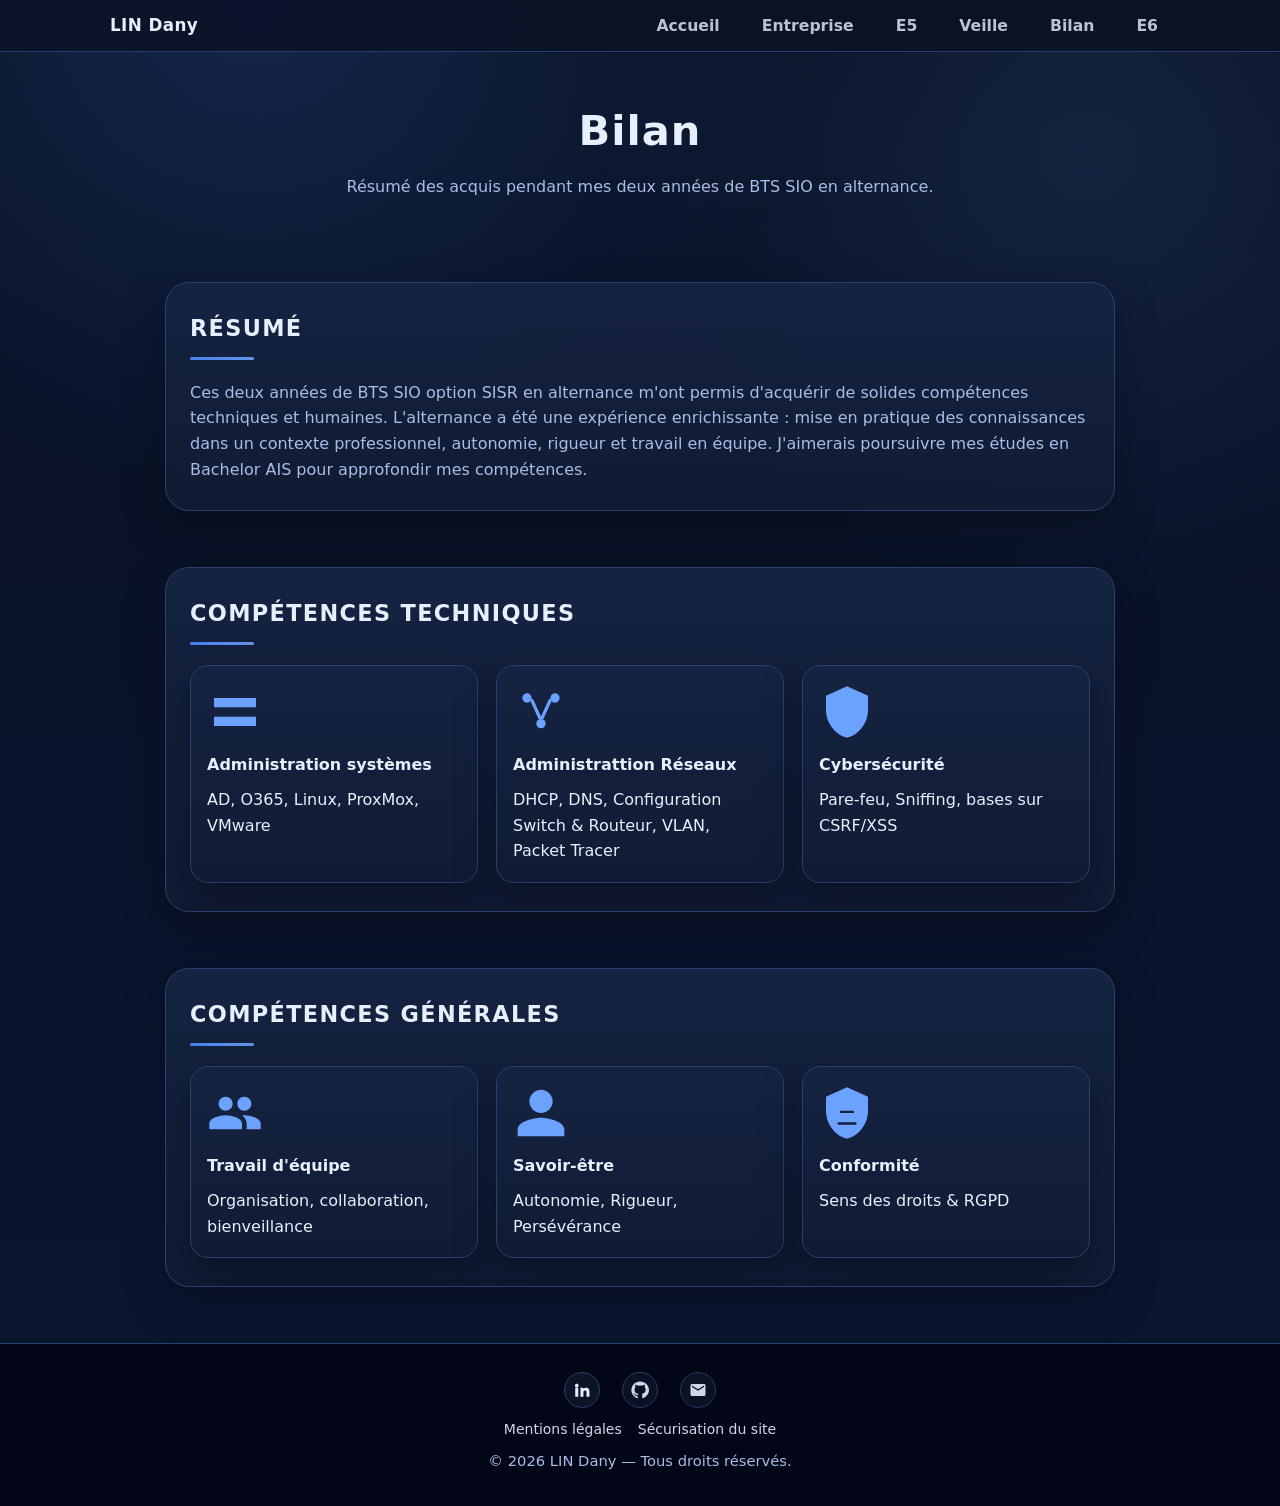
==== bilan.html @ e056bbc4 "Add files via upload" ====
<!doctype html>
<html lang="fr">

<head>
    <meta charset="utf-8" />
    <meta name="viewport" content="width=device-width, initial-scale=1" />
    <title>Bilan | LIN Dany — Portfolio</title>
    <meta name="theme-color" content="#0a0a0a" />
    <link rel="stylesheet" href="styles.css" />
</head>

<body class="page-bilan">
    <header class="site-header">
        <nav class="nav">
            <a href="index.html" class="logo" aria-label="Accueil">LIN Dany</a>
            <button id="menuToggle" class="nav-toggle" aria-label="Ouvrir le menu">☰</button>
            <ul class="nav-links">
                <li><a href="index.html">Accueil </a></li>
                <li><a href="entreprise.html">Entreprise</a></li>
                <li><a href="e5.html">E5</a></li>
                <li><a href="veille.html">Veille</a></li>
                <li><a href="bilan.html">Bilan</a></li>
                <li><a href="e6.html">E6</a></li>
            </ul>
        </nav>
        <div id="mobileMenu" class="mobile-menu hidden">
            <ul>
                <li><a href="index.html">Accueil </a></li>
                <li><a href="entreprise.html">Entreprise</a></li>
                <li><a href="e5.html">E5</a></li>
                <li><a href="veille.html">Veille</a></li>
                <li><a href="bilan.html">Bilan</a></li>
                <li><a href="e6.html">E6</a></li>
            </ul>
        </div>
    </header>
    <main id="accueil">
        <section class="hero">
            <h1 style="font-size:2.6rem;font-weight:700;letter-spacing:1px;margin-bottom:0.5em;">Bilan</h1>
            <p class="subtitle">Résumé des acquis pendant mes deux années de BTS SIO en alternance.</p>
        </section>

        <section class="section modern">
            <h2>Résumé</h2>
            <p>Ces deux années de BTS SIO option SISR en alternance m'ont permis d'acquérir de solides compétences techniques et humaines. L'alternance a été une expérience enrichissante : mise en pratique des connaissances dans un contexte professionnel, autonomie, rigueur et travail en équipe. J'aimerais poursuivre mes études en Bachelor AIS pour approfondir mes compétences.</p>
        </section>

        <section class="section modern">
            <h2>Compétences techniques</h2>
            <div class="tiles tiles--skills">
                <div class="tile">
                    <div class="cert-icon">
                        <svg viewBox="0 0 24 24" aria-hidden="true"><path fill="currentColor" d="M3 6h18v4H3zM3 14h18v4H3zM6 8a1 1 0 1 1 0-2 1 1 0 0 1 0 2zM6 16a1 1 0 1 1 0-2 1 1 0 0 1 0 2z"/></svg>
                    </div>
                    <h3 class="tile__title">Administration systèmes</h3>
                    <div class="tile__detail">AD, O365, Linux, ProxMox, VMware</div>
                </div>

                <div class="tile">
                    <div class="cert-icon">
                        <svg viewBox="0 0 24 24" aria-hidden="true"><g fill="currentColor"><circle cx="6" cy="6" r="2"/><circle cx="18" cy="6" r="2"/><circle cx="12" cy="17" r="2"/></g><path d="M8.2 7.2L11.5 14.5M12.5 14.5L15.8 7.2" stroke="currentColor" stroke-width="1.4" stroke-linecap="round" stroke-linejoin="round" fill="none"/></svg>
                    </div>
                    <h3 class="tile__title">Administrattion Réseaux</h3>
                    <div class="tile__detail">DHCP, DNS, Configuration Switch &amp; Routeur, VLAN, Packet Tracer</div>
                </div>

                <div class="tile">
                    <div class="cert-icon">
                        <!-- shield SVG -->
                        <svg viewBox="0 0 24 24" aria-hidden="true"><path fill="currentColor" d="M12 1L3 5v6c0 5.55 3.84 10.74 9 12 5.16-1.26 9-6.45 9-12V5l-9-4z"/></svg>
                    </div>
                    <h3 class="tile__title">Cybersécurité</h3>
                    <div class="tile__detail">Pare-feu, Sniffing, bases sur CSRF/XSS</div>
                </div>
            </div>
        </section>

        <section class="section modern">
            <h2>Compétences générales</h2>
            <div class="tiles tiles--skills">
                <div class="tile">
                    <div class="cert-icon">
                        <!-- teamwork SVG -->
                        <svg viewBox="0 0 24 24" aria-hidden="true"><path fill="currentColor" d="M16 11c1.66 0 2.99-1.34 2.99-3S17.66 5 16 5s-3 1.34-3 3 1.34 3 3 3zM8 11c1.66 0 2.99-1.34 2.99-3S9.66 5 8 5 5 6.34 5 8s1.34 3 3 3zm0 2c-2.33 0-7 1.17-7 3.5V19h14v-2.5C15 14.17 10.33 13 8 13zM16 13c-.29 0-.62.02-.97.05 1.16.84 1.97 2.03 1.97 3.45V19h6v-2.5C23 14.17 18.33 13 16 13z"/></svg>
                    </div>
                    <h3 class="tile__title">Travail d'équipe</h3>
                    <div class="tile__detail">Organisation, collaboration, bienveillance</div>
                </div>

                <div class="tile">
                    <div class="cert-icon">
                        <!-- person SVG -->
                        <svg viewBox="0 0 24 24" aria-hidden="true"><path fill="currentColor" d="M12 12c2.7 0 5-2.3 5-5s-2.3-5-5-5-5 2.3-5 5 2.3 5 5 5zm0 2c-3.3 0-10 1.7-10 5v3h20v-3c0-3.3-6.7-5-10-5z"/></svg>
                    </div>
                    <h3 class="tile__title">Savoir-être</h3>
                    <div class="tile__detail">Autonomie, Rigueur, Persévérance</div>
                </div>

                <div class="tile">
                    <div class="cert-icon">
                        <svg viewBox="0 0 24 24" aria-hidden="true"><path fill="currentColor" d="M12 1L3 5v6c0 5.55 3.84 10.74 9 12 5.16-1.26 9-6.45 9-12V5l-9-4zM9.5 11h5a.5.5 0 0 1 .5.5v.5H9v-.5a.5.5 0 0 1 .5-.5zM8 16h8v1H8z"/></svg>
                    </div>
                    <h3 class="tile__title">Conformité</h3>
                    <div class="tile__detail">Sens des droits &amp; RGPD</div>
                </div>
            </div>
        </section>
    

    </main>
    <footer class="footer">
        <div class="footer-social">

            <a href="https://www.linkedin.com/in/dany-lin-6096812bb/?originalSubdomain=fr" target="_blank"
                rel="noopener" aria-label="LinkedIn"><svg viewBox="0 0 24 24" aria-hidden="true">
                    <path
                        d="M4.98 3.5A2.5 2.5 0 1 1 5 8.5 2.5 2.5 0 0 1 4.98 3.5ZM3 9h4v12H3zm7 0h3.8v1.7h.1c.5-.9 1.7-1.8 3.5-1.8 3.8 0 4.5 2.5 4.5 5.7V21H18v-5.4c0-1.3 0-3-1.9-3s-2.2 1.4-2.2 2.9V21H10Z" />
                </svg></a>
        </div>
        <div class="footer-links">
            <a href="mentions-legales.html">Mentions légales</a>
            <a href="securite.html">Sécurisation du site</a>
        </div>
        <p class="footer-meta">© <span id="year"></span> LIN Dany — Tous droits réservés.</p>
    </footer>
    <script src="script.js"></script>
</body>

</html>
---- styles.css ----
/* --- Modernisation page entreprise (inspiration igloo.inc, style uniforme clair) --- */
.section.modern {
    background: rgba(255, 255, 255, 0.95);
    border-radius: 2rem;
    box-shadow: 0 14px 40px rgba(15, 23, 42, 0.08);
    margin: 48px auto;
    padding: 48px 36px;
    max-width: 950px;
    border: 1px solid rgba(148, 163, 184, 0.18);
    position: relative;
    overflow: hidden;
    transition: box-shadow 0.25s ease, transform 0.25s ease;
}

.section.modern:hover {
    transform: translateY(-2px);
}

.section.modern:not(:last-child) {
    margin-bottom: 56px;
}

.section.modern h2 {
    font-size: 2.2rem;
    letter-spacing: 0.02em;
    margin-bottom: 1.5rem;
    color: var(--text);
    text-shadow: none;
}

.section.modern .card {
    background: #f8fafc;
    border-radius: 1.5rem;
    box-shadow: 0 8px 28px rgba(15, 23, 42, 0.08);
    padding: 2rem 1.5rem;
    margin-bottom: 1.5rem;
    border: 1px solid rgba(148, 163, 184, 0.18);
    transition: transform 0.2s ease, box-shadow 0.2s ease;
}

.section.modern .card:hover {
    transform: translateY(-6px);
    box-shadow: 0 14px 40px rgba(15, 23, 42, 0.16);
}

.section.modern ul {
    padding-left: 1.2em;
    margin-bottom: 0;
}

.section.modern li {
    margin-bottom: 0.7em;
    font-size: 1.08em;
    color: var(--text-secondary);
}

.section.modern .image-placeholder,
.section.modern img {
    margin: 2rem auto 1rem auto;
    border-radius: 1.5rem;
    box-shadow: 0 10px 28px rgba(15, 23, 42, 0.08);
    background: rgba(248, 250, 252, 0.8);
    max-width: 600px;
    display: flex;
    align-items: center;
    justify-content: center;
}

.section.modern .image-placeholder {
    min-height: 220px;
    color: var(--muted);
    font-size: 1.1em;
    border: 2px dashed rgba(148, 163, 184, 0.5);
    border-radius: 1.5rem;
}

.section.modern ul,
.section.modern ol {
    border-radius: 1.5em;
    padding: 1em 1.5em;
    background: rgba(226, 232, 240, 0.65);
}

.section.modern .caption {
    text-align: center;
    color: var(--muted);
    font-size: 0.98em;
    margin-bottom: 0;
}

/* Variables CSS - palette finale */
:root {
    --bg: #f8fafc;
    --surface: #ffffff;
    --surface-2: #f1f5f9;
    --surface-3: #e2e8f0;
    --text: #0f172a;
    --text-secondary: #475569;
    --muted: #64748b;
    --line: #cbd5e1;
    /* Unified accent palette */
    --accent: #2563eb;
    --accent-2: #1d4ed8;
    --accent-3: #7c3aed;
    --ring: rgba(37, 99, 235, .16);
    --shadow: 0 14px 40px rgba(15, 23, 42, .1);
    /* Typography tokens */
    --font-sans: Inter, system-ui, -apple-system, 'Segoe UI', Roboto, 'Helvetica Neue', Arial;
    --font-mono: SFMono-Regular, Menlo, Monaco, 'Roboto Mono', 'Courier New', monospace;
    --heading-weight: 700;
    --body-size: 16px;
}

* {
    box-sizing: border-box;
}

html {
    scroll-behavior: smooth;
    background: var(--bg);
}

body {
    margin: 0;
    font-family: var(--font-sans);
    font-size: var(--body-size);
    color: var(--text);
    line-height: 1.6;
    background:
        radial-gradient(60% 40% at 15% 10%, rgba(37, 99, 235, .08), transparent 60%),
        radial-gradient(40% 35% at 85% 20%, rgba(124, 58, 237, .06), transparent 60%),
        radial-gradient(50% 45% at 50% 90%, rgba(15, 23, 42, .04), transparent 65%),
        linear-gradient(180deg, #f8fafc, #eff6ff 70%, #f8fafc);
    background-color: var(--bg);
}

/* Heading & typography harmony */
h1, h2, h3, h4 {
    margin: 0 0 0.6rem 0;
    font-weight: var(--heading-weight);
    color: var(--text);
}

h1 { font-size: clamp(1.6rem, 1.8rem + 1.2vw, 2.4rem); line-height:1.05 }
h2 { font-size: clamp(1.15rem, 1rem + 1vw, 1.6rem); letter-spacing:0.04em }
h3 { font-size: 1rem }

a { color: var(--accent-2); text-decoration: none }
a:hover, a:focus { text-decoration: underline }

/* Improve footer/link contrast */
.footer, .footer a { color: var(--muted) }

/* Make buttons consistent */
.button { font-family: var(--font-sans); font-weight:600 }

img {
    max-width: 100%;
    display: block
}

/* Header & nav */
.site-header {
    position: sticky;
    top: 0;
    z-index: 50;
    background: rgba(248, 250, 252, 0.95);
    backdrop-filter: saturate(180%) blur(16px);
    border-bottom: 1px solid rgba(148, 163, 184, 0.35);
}

.nav {
    max-width: 1100px;
    margin: 0 auto;
    display: flex;
    align-items: center;
    justify-content: space-between;
    padding: 14px 20px;
}

.logo {
    font-weight: 700;
    color: var(--text);
    text-decoration: none;
    letter-spacing: .2px;
}

.nav-toggle {
    display: none;
    border: 0;
    background: transparent;
    font-size: 22px;
    color: var(--text);
    opacity: .9;
}

.nav-links {
    display: flex;
    gap: 18px;
    list-style: none;
    margin: 0;
    padding: 0;
}

.nav-links a {
    color: var(--text);
    font-weight: 600;
}

.nav-links a:hover,
.nav-links a:focus {
    color: var(--accent);
}

.nav-item--has-sub a {
    position: relative;
}

.nav-item--has-sub {
    position: relative;
}

.nav-submenu {
    display: none !important; /* completely hide the submenu */
    opacity: 0 !important;
    pointer-events: none !important;
    transform: none !important;
}

.nav-submenu li {
    padding: 0;
}

.nav-submenu a {
    display: block;
    padding: 8px 14px;
    border-radius: 0;
    opacity: 0.9;
}

.nav-submenu a:hover,
.nav-submenu a:focus {
    background: rgba(148, 163, 184, 0.18);
}

.nav-item--has-sub:hover .nav-submenu,
.nav-item--has-sub:focus-within .nav-submenu {
    opacity: 0 !important;
    pointer-events: none !important;
    transform: none !important;
}

.nav-links a {
    color: var(--text);
    text-decoration: none;
    opacity: .8;
    padding: 8px 10px;
    border-radius: 2em;
    position: relative
}

.nav-links a:hover,
.nav-links a:focus {
    opacity: 1;
    background: rgba(255, 255, 255, .06)
}

.nav-links a::after {
    content: "";
    position: absolute;
    left: 50%;
    bottom: -6px;
    width: 0;
    height: 2px;
    background: linear-gradient(90deg, var(--accent), var(--accent-2));
    transition: width .22s ease, left .22s ease
}

.nav-links a:hover::after,
.nav-links a:focus::after {
    left: 0;
    width: 100%
}

.mobile-menu {
    border-top: 1px solid var(--line);
    background: rgba(22, 27, 40, .45)
}

.mobile-menu ul {
    margin: 0;
    padding: 10px 20px;
    list-style: none
}

.mobile-menu a {
    display: block;
    color: var(--text);
    text-decoration: none;
    padding: 8px 10px;
    border-radius: 8px
}

.mobile-menu a:hover {
    background: rgba(255, 255, 255, .06)
}

.hidden {
    display: none
}

/* Hero */
.hero {
    max-width: 1100px;
    margin: 64px auto;
    padding: 0 20px 30px 20px;
    text-align: center
}

.stage {
    position: relative
}

.stage--grid .stage__grid {
    position: absolute;
    inset: -20px;
    opacity: .06;
    background-image: linear-gradient(#fff 1px, transparent 1px), linear-gradient(90deg, #fff 1px, transparent 1px);
    background-size: 28px 28px;
    filter: blur(.6px)
}

.stage__comet {
    position: absolute;
    left: -10%;
    top: -40px;
    width: 140%;
    height: 120px;
    background: linear-gradient(90deg, transparent, rgba(124, 92, 255, .12), transparent);
    transform: rotate(2deg);
    animation: comet 8s linear infinite
}

@keyframes comet {
    0% {
        transform: translateY(-20px) rotate(2deg)
    }

    50% {
        transform: translateY(40px) rotate(2deg)
    }

    100% {
        transform: translateY(-20px) rotate(2deg)
    }
}

.badges {
    margin-top: 16px;
    display: flex;
    gap: 8px;
    justify-content: center;
    list-style: none;
    padding: 0
}

.badge {
    border: 1px solid rgba(255, 255, 255, .1);
    padding: 6px 10px;
    border-radius: 999px;
    background: rgba(255, 255, 255, .04);
    color: var(--muted);
    font-weight: 600
}

.hero h1 {
    font-size: 46px;
    line-height: 1.1;
    margin: 0 0 12px;
    font-weight: 800;
    letter-spacing: -.02em
}

.accent {
    background: linear-gradient(90deg, var(--accent), var(--accent-2), var(--accent-3));
    -webkit-background-clip: text;
    background-clip: text;
    color: transparent
}

.subtitle {
    font-size: 18px;
    color: var(--muted);
    margin: 0 auto 24px;
    max-width: 700px
}

/* Buttons */
.cta {
    display: flex;
    gap: 12px;
    justify-content: center;
    flex-wrap: wrap
}

.button {
    appearance: none;
    border: 1px solid var(--line);
    background: rgba(255, 255, 255, .04);
    color: var(--text);
    padding: 10px 16px;
    border-radius: 12px;
    text-decoration: none;
    transition: .2s ease, box-shadow .2s ease, transform .2s ease;
    box-shadow: none
}

.button:hover {
    box-shadow: var(--shadow);
    transform: translateY(-1px)
}

.button:focus-visible {
    outline: 2px solid var(--accent);
    outline-offset: 2px;
    box-shadow: 0 0 0 4px var(--ring)
}

.button.primary {
    background: linear-gradient(180deg, var(--accent), #00b8d1);
    border-color: var(--accent);
    color: #fff
}

/* Contact / Form styles (uniform look) */
.contact-form {
    max-width: 720px;
    margin: 0.6rem auto 0;
    display: flex;
    flex-direction: column;
    gap: 12px;
}
.contact-row {
    display: flex;
    gap: 12px;
}
.contact-row input {
    flex: 1 1 0;
}
.contact-form input[type="text"],
.contact-form input[type="email"],
.contact-form textarea {
    background: rgba(255,255,255,0.03);
    border: 1px solid rgba(255,255,255,0.04);
    color: var(--text);
    padding: 10px 12px;
    border-radius: 10px;
    font-size: 1rem;
}
.contact-form textarea { min-height: 120px; resize: vertical }
.contact-form .button.primary {
    align-self: flex-start;
    padding: 10px 18px;
    border-radius: 12px;
}

/* Contact page wrapper */
.contact-page {
    max-width: 900px;
    margin: 48px auto;
    padding: 24px;
}

/* Sections */
.section {
    max-width: 1100px;
    margin: 56px auto;
    padding: 0 20px
}

/* Marquee */
.marquee {
    overflow: hidden;
    position: relative
}

.marquee__track {
    display: grid;
    grid-auto-flow: column;
    gap: 28px;
    white-space: nowrap;
    animation: scrollX 18s linear infinite;
    opacity: .85
}

.marquee__track span {
    color: var(--muted);
    font-weight: 600
}

@keyframes scrollX {
    from {
        transform: translateX(0)
    }

    to {
        transform: translateX(-50%)
    }
}

/* Split band */
.band {
    position: relative;
    padding: 40px 0
}

.band--mesh::before {
    content: "";
    position: absolute;
    inset: -1px;
    z-index: -1;
    background: radial-gradient(60% 50% at 10% 10%, rgba(124, 92, 255, .08), transparent 60%),
        radial-gradient(40% 40% at 90% 20%, rgba(0, 229, 255, .08), transparent 60%);
    filter: blur(20px)
}

.split {
    display: grid;
    grid-template-columns: 1.4fr .8fr;
    gap: 24px;
    align-items: center
}

.split__media {
    position: relative;
    min-height: 200px
}

.glow-orb {
    position: absolute;
    inset: 0;
    border-radius: 20px;
    background: radial-gradient(60% 60% at 50% 40%, rgba(0, 229, 255, .18), transparent 70%),
        radial-gradient(40% 40% at 60% 60%, rgba(124, 92, 255, .18), transparent 72%);
    border: 1px solid rgba(255, 255, 255, .08)
}

/* Stat grid */
.stat-grid {
    display: grid;
    grid-template-columns: repeat(4, minmax(0, 1fr));
    gap: 12px;
    margin-top: 18px
}

.stat {
    border: 1px solid rgba(255, 255, 255, .08);
    border-radius: 12px;
    padding: 12px 10px;
    text-align: center;
    background: rgba(255, 255, 255, .03)
}

.stat__value {
    font-size: 20px;
    font-weight: 800;
    color: var(--accent)
}

.stat__label {
    font-size: 12px;
    color: var(--muted)
}

/* Tiles */
.tiles {
    display: grid;
    grid-template-columns: repeat(3, minmax(0, 1fr));
    gap: 14px
}

.tile {
    border: 1px solid rgba(255, 255, 255, .08);
    border-radius: 14px;
    padding: 16px;
    background: linear-gradient(180deg, rgba(255, 255, 255, .06), rgba(255, 255, 255, .03));
    backdrop-filter: blur(8px);
    -webkit-backdrop-filter: blur(8px);
    transition: transform .25s ease, border-color .25s ease
}

.tile:hover {
    transform: translateY(-3px);
    border-color: rgba(0, 229, 255, .35)
}

/* Feature list */
.feature-list {
    display: grid;
    gap: 16px
}

.hscroll {
    grid-auto-flow: column;
    grid-auto-columns: min(88%, 920px);
    overflow-x: auto;
    scroll-snap-type: x mandatory;
    padding-bottom: 6px
}

.hscroll>.feature {
    scroll-snap-align: start
}

/* Callout */
.callout {
    width: 100%;
    padding: 24px 0
}

.callout__inner {
    max-width: 1100px;
    margin: 0 auto;
    padding: 18px 20px;
    text-align: center;
    border: 1px solid rgba(255, 255, 255, .08);
    border-radius: 16px;
    background: linear-gradient(180deg, rgba(255, 255, 255, .06), rgba(255, 255, 255, .03));
    backdrop-filter: blur(8px)
}

.callout .cta {
    margin-top: 10px
}

/* Futuristic headings */
h1,
h2,
h3 {
    font-family: 'Orbitron', -apple-system, BlinkMacSystemFont, "Segoe UI", Roboto, Inter, Ubuntu, "Helvetica Neue", Arial, sans-serif;
    letter-spacing: .02em
}

.feature {
    display: grid;
    grid-template-columns: .9fr 1.1fr;
    gap: 18px;
    align-items: center;
    border: 1px solid rgba(255, 255, 255, .08);
    border-radius: 16px;
    padding: 16px;
    background: linear-gradient(180deg, rgba(255, 255, 255, .06), rgba(255, 255, 255, .03));
    backdrop-filter: blur(8px)
}

.feature__media {
    min-height: 160px;
    border-radius: 12px;
    overflow: hidden
}

/* Make feature images small, centered and contained */
.feature__media img {
    display: block;
    max-height: 72px;
    max-width: 72px;
    width: auto;
    height: auto;
    margin: 20px auto;
    object-fit: contain;
    filter: drop-shadow(0 2px 8px rgba(0, 0, 0, .3));
}

.media-placeholder {
    width: 100%;
    height: 100%;
    background: linear-gradient(135deg, rgba(0, 229, 255, .15), rgba(124, 92, 255, .12));
    border: 1px solid rgba(255, 255, 255, .08)
}

.feature__body h3 {
    margin: 0 0 8px
}

.feature__body .button {
    margin-top: 8px
}

/* Expériences marquantes (page Bilan) : image large à gauche et texte centré */
.section--xp .feature {
    grid-template-columns: 1.1fr 1.3fr;
}

.section--xp .feature__media {
    min-height: 200px;
}

.section--xp .feature__media img {
    width: 100%;
    height: auto;
    max-height: 220px;
    margin: auto;
    object-fit: cover;
}

.section--xp .feature__body {
    text-align: center;
}

@media (max-width: 900px) {
    .section--xp .feature {
        grid-template-columns: 1fr;
    }
}

/* Reveal on scroll (basic) */
.reveal {
    opacity: 0;
    transform: translateY(8px);
    animation: fadeInUp .6s ease forwards
}

@keyframes fadeInUp {
    to {
        opacity: 1;
        transform: none
    }
}

@media(max-width:900px) {
    .split {
        grid-template-columns: 1fr
    }

    .tiles {
        grid-template-columns: repeat(2, minmax(0, 1fr))
    }

    .feature {
        grid-template-columns: 1fr
    }
}

@media(max-width:640px) {
    .tiles {
        grid-template-columns: 1fr
    }
}

.section h2 {
    font-size: 28px;
    margin: 0 0 16px;
    letter-spacing: -.01em;
    position: relative
}

.section h2::after {
    content: "";
    display: block;
    width: 64px;
    height: 3px;
    margin-top: 10px;
    background: linear-gradient(90deg, var(--accent), var(--accent-2));
    border-radius: 2px;
    opacity: .9
}

/* Paragraphs */
p {
    margin: 0
}

/* Cards & grids */
.grid {
    display: grid;
    grid-template-columns: repeat(3, minmax(0, 1fr));
    gap: 14px
}

.card {
    border: 1px solid rgba(255, 255, 255, .08);
    border-radius: 16px;
    padding: 16px;
    background: linear-gradient(180deg, rgba(255, 255, 255, .06), rgba(255, 255, 255, .03));
    box-shadow: var(--shadow);
    backdrop-filter: blur(10px);
    -webkit-backdrop-filter: blur(10px);
    transition: transform .25s ease, box-shadow .25s ease, border-color .25s ease, background .25s ease
}

.card:hover {
    transform: translateY(-2px);
    border-color: rgba(0, 229, 255, .35);
    background: linear-gradient(180deg, rgba(255, 255, 255, .08), rgba(255, 255, 255, .04))
}

.projects {
    display: grid;
    grid-template-columns: repeat(3, minmax(0, 1fr));
    gap: 14px
}

.project {
    border: 1px solid var(--line);
    border-radius: 16px;
    padding: 16px;
    background: var(--surface)
}

.project .link {
    color: var(--accent);
    text-decoration: none
}

.project .link:hover {
    text-decoration: underline
}

/* Center titles in skill and project cards */
.card h3,
.project h3 {
    text-align: center
}

/* Timeline */
.timeline {
    list-style: none;
    margin: 0;
    padding: 0;
    border-left: 2px solid var(--line)
}

.timeline li {
    position: relative;
    padding: 10px 0 10px 16px
}

.timeline li::before {
    content: "";
    position: absolute;
    left: -6px;
    top: 18px;
    width: 10px;
    height: 10px;
    border-radius: 50%;
    background: var(--accent)
}

.timeline .time {
    font-weight: 600;
    margin-right: 6px
}

/* Lists */
.list {
    margin: 0;
    padding-left: 18px;
    color: var(--muted)
}

/* Footer */
.footer {
    border-top: 1px solid var(--line);
    margin-top: 56px;
    padding: 28px 20px;
    text-align: center;
    color: var(--muted);
    font-size: 14px;
}

.footer p {
    margin: 6px 0;
}

.footer-social {
    display: flex;
    justify-content: center;
    gap: 14px;
    margin-bottom: 10px;
}

.footer-social a {
    width: 36px;
    height: 36px;
    display: inline-flex;
    align-items: center;
    justify-content: center;
    border-radius: 999px;
    border: 1px solid var(--line);
    color: var(--text);
    background: rgba(255, 255, 255, .03);
}

.footer-social a:hover {
    background: rgba(255, 255, 255, .06);
}

.footer-social svg {
    width: 18px;
    height: 18px;
    fill: currentColor;
}

.footer-links {
    display: flex;
    gap: 16px;
    justify-content: center;
    margin: 6px 0 8px 0;
}

.footer-links a {
    color: var(--text);
    text-decoration: none;
    opacity: .9;
}

.footer-links a:hover {
    text-decoration: underline;
}

.footer-meta {
    color: var(--muted);
    font-size: 13px;
}

/* Responsive */
@media(max-width:900px) {

    .grid,
    .projects {
        grid-template-columns: repeat(2, minmax(0, 1fr))
    }

    .hero h1 {
        font-size: 40px
    }
}

@media(max-width:640px) {
    .nav-links {
        display: none
    }

    .nav-toggle {
        display: block
    }

    .grid,
    .projects {
        grid-template-columns: 1fr
    }

    .hero h1 {
        font-size: 34px
    }
}

/* --- Thème sombre désaturé & correctifs --- */

/* Correctif listes dans section.modern (accolade précédente mal fermée) */
.section.modern ul,
.section.modern ol {
    border-radius: 1.5em;
    padding: 1em 1.5em;
    background: rgba(35, 47, 70, 0.18);
}

/* Accents sobres */
.accent {
    color: var(--accent);
    -webkit-background-clip: initial;
    background-clip: initial;
}

/* Bouton primaire sans dégradé vif */
.button.primary {
    background: var(--accent);
    border-color: var(--accent);
    color: #161b28;
}

/* Effets visuels neutres */
.stage__comet {
    background: linear-gradient(90deg, transparent, rgba(139, 166, 191, .10), transparent);
}

.band--mesh::before {
    background: radial-gradient(60% 50% at 10% 10%, rgba(139, 166, 191, .06), transparent 60%),
        radial-gradient(40% 40% at 90% 20%, rgba(127, 147, 168, .06), transparent 60%);
}

.glow-orb {
    background: radial-gradient(60% 60% at 50% 40%, rgba(139, 166, 191, .12), transparent 70%),
        radial-gradient(40% 40% at 60% 60%, rgba(127, 147, 168, .12), transparent 72%);
}

.media-placeholder {
    background: linear-gradient(135deg, rgba(139, 166, 191, .12), rgba(127, 147, 168, .10));
}

.tile:hover {
    border-color: rgba(139, 166, 191, .30);
}

.card:hover {
    border-color: rgba(139, 166, 191, .30);
}

/* Skills section */
.skills {
    display: grid;
    grid-template-columns: 1.2fr .8fr;
    gap: 24px;
    align-items: start;
}

.skills__left {
    display: grid;
    gap: 16px;
}

.skills__pills {
    display: none;
}

.skills__list {
    list-style: none;
    padding: 0;
    margin: 0;
    display: grid;
    gap: 12px;
}

.skill {
    background: linear-gradient(180deg, rgba(255, 255, 255, .06), rgba(255, 255, 255, .03));
    border: 1px solid rgba(255, 255, 255, .08);
    border-radius: 14px;
    padding: 14px;
}

.skill__head {
    display: flex;
    justify-content: space-between;
    align-items: baseline;
    margin-bottom: 8px;
}

.skill__name {
    color: var(--text);
}

.skill__level {
    color: var(--muted);
    font-size: .95em;
}

.skill__desc {
    color: var(--muted);
    font-size: .95em;
    margin-top: 6px;
}

.progress {
    height: 12px;
    border-radius: 999px;
    background: var(--surface-2);
    overflow: hidden;
    border: 1px solid rgba(255, 255, 255, .06);
}

.progress>span {
    display: block;
    height: 100%;
    background: linear-gradient(90deg, var(--accent-2), var(--accent));
    border-radius: 999px;
}

.skills__right {
    background: linear-gradient(180deg, rgba(255, 255, 255, .06), rgba(255, 255, 255, .03));
}

.skills__title {
    margin: 0 0 10px;
    text-align: center;
    color: var(--accent-2);
}

.softskills {
    display: grid;
    grid-template-columns: repeat(2, minmax(0, 1fr));
    gap: 10px;
    list-style: none;
    padding: 0;
    margin: 0;
}

.softskills li {
    padding: 8px 12px;
    border: 1px solid rgba(255, 255, 255, .08);
    border-radius: 10px;
    background: rgba(255, 255, 255, .03);
    text-align: center;
    color: var(--text);
}

@media (max-width: 900px) {
    .skills {
        grid-template-columns: 1fr;
    }
}

.icon-btn {
    display: inline-flex;
    align-items: center;
    justify-content: center;
    width: 44px;
    height: 44px;
    border-radius: 10px;
    border: 1px solid var(--line);
    background: linear-gradient(180deg, rgba(255, 255, 255, .06), rgba(255, 255, 255, .03));
    color: var(--text);
    text-decoration: none;
    transition: transform .2s ease, box-shadow .2s ease, border-color .2s ease;
    box-shadow: 0 2px 8px #0004;
}

.icon-btn:hover {
    transform: translateY(-2px);
    border-color: rgba(139, 166, 191, .3);
}

.icon-btn svg {
    width: 22px;
    height: 22px;
    fill: currentColor;
}

.tiles--certs {
    grid-template-columns: repeat(4, minmax(0, 1fr));
    gap: 12px;
    max-width: 650px;
    margin: 0 auto;
    justify-items: center;
}

.cert {
    aspect-ratio: 1 / 1;
    display: grid;
    place-items: center;
    text-align: center;
}

.cert-icon {
    width: 42px;
    height: 42px;
    margin-bottom: 6px;
}

/* Larger, colored icons for the skills tiles */
.tiles--skills .cert-icon {
    width: 56px;
    height: 56px;
    margin-bottom: 12px;
    color: var(--accent-2);
}

.cert-icon svg {
    width: 100%;
    height: 100%;
    display: block;
}

.cert-icon img {
    width: 100%;
    height: 100%;
    display: block;
    object-fit: contain;
}

.cert span {
    color: var(--muted);
    font-size: .95em;
}

@media (max-width: 900px) {
    .tiles--certs {
        grid-template-columns: repeat(2, minmax(0, 1fr));
    }
}

@media (max-width: 640px) {
    .tiles--certs {
        grid-template-columns: repeat(2, minmax(0, 1fr));
    }
}

/* About */
.about {
    display: grid;
    gap: 16px;
}

.about__intro p {
    margin: 0;
}

.quickfacts {
    list-style: none;
    padding: 0;
    margin: 0;
    display: grid;
    grid-template-columns: 1fr 1fr;
    gap: 10px 14px;
}

.quickfact {
    display: flex;
    gap: 10px;
    background: linear-gradient(180deg, rgba(255, 255, 255, .06), rgba(255, 255, 255, .03));
    border: 1px solid rgba(255, 255, 255, .08);
    border-radius: 12px;
    padding: 10px 12px;
}

.quickfact__label {
    color: var(--muted);
    min-width: 120px;
}

.quickfact__value {
    color: var(--text);
}

@media (max-width: 900px) {
    .quickfacts {
        grid-template-columns: 1fr;
    }
}

/* Sub navigation for realisations */
.subnav {
    display: inline-flex;
    gap: 10px;
    padding: 8px;
    border: 1px solid var(--line);
    border-radius: 999px;
    background: rgba(255, 255, 255, .03);
}

.subnav a {
    color: var(--text);
    text-decoration: none;
    padding: 8px 12px;
    border-radius: 999px;
}

.subnav a:hover {
    background: rgba(255, 255, 255, .06);
}

/* Improve feature text spacing so buttons don't overlap text */
.feature__body p {
    margin-bottom: 10px;
    line-height: 1.6;
}

.feature__body p strong {
    color: var(--accent-2);
    font-weight: 600;
}

.feature__body .button {
    margin-top: 6px;
    display: inline-block;
}

/* Contact block spacing adjustments */
#contact.section.modern {
    padding-top: 16px;
    padding-bottom: 16px;
}

#contact .cta {
    gap: 14px;
    margin-top: 8px;
}

#contact p {
    margin-bottom: 8px;
}

.contact-form {
    display: grid;
    gap: 10px;
    margin-top: 12px;
}

.contact-row {
    display: grid;
    grid-template-columns: repeat(2, minmax(0, 1fr));
    gap: 10px;
}

@media (max-width: 640px) {
    .contact-row {
        grid-template-columns: 1fr;
    }
}

.contact-form input,
.contact-form textarea {
    border-radius: 10px;
    border: 1px solid var(--line);
    background: var(--surface-2);
    color: var(--text);
    padding: 8px 10px;
    font: inherit;
}

.contact-form textarea {
    resize: vertical;
}

/* Skill logos next to names */
.skill__label {
    display: inline-flex;
    align-items: center;
    gap: 8px;
}

.skill__logo {
    width: 20px;
    height: 20px;
    object-fit: contain;
    filter: saturate(90%);
}

/* Skill icon sizing and clarity */
.skill__label {
    gap: 10px;
}

.skill__logo {
    width: 28px;
    height: 28px;
    flex-shrink: 0;
    object-fit: contain;
    image-rendering: -webkit-optimize-contrast;
    image-rendering: crisp-edges;
    filter: drop-shadow(0 1px 1px rgba(0, 0, 0, .5));
}

@media (max-width: 640px) {
    .skill__logo {
        width: 24px;
        height: 24px;
    }
}

/* Larger skill icons */
.skill__label {
    gap: 12px;
}

.skill__logo {
    width: 36px;
    height: 36px;
}

@media (max-width: 640px) {
    .skill__logo {
        width: 30px;
        height: 30px;
    }
}

/* Skill pill with left media bubble */
.skill {
    display: grid;
    grid-template-columns: 68px 1fr;
    gap: 14px;
    align-items: center;
    padding: 14px;
}

.skill__media {
    width: 60px;
    height: 60px;
    border-radius: 14px;
    display: grid;
    place-items: center;
    background: linear-gradient(180deg, rgba(255, 255, 255, .06), rgba(255, 255, 255, .03));
    border: 1px solid rgba(255, 255, 255, .08);
    box-shadow: 0 2px 8px #0004;
}

.skill__media img {
    width: 36px;
    height: 36px;
    object-fit: contain;
}

.skill__content {
    display: grid;
    gap: 6px;
}

@media (max-width: 640px) {
    .skill {
        grid-template-columns: 58px 1fr;
        gap: 12px;
    }

    .skill__media {
        width: 52px;
        height: 52px;
    }

    .skill__media img {
        width: 30px;
        height: 30px;
    }
}

/* Centrage propre des logos de compétences via grid */
.skill__media {
    display: grid;
    place-items: center;
    align-content: center;
}

.aboutme-text {
    color: var(--muted);
    max-width: 800px;
    margin: 0 auto;
    text-align: center;
}

/* Additional typographic harmony */
.logo {
    font-family: var(--font-sans);
    font-weight: 800;
    font-size: 1.05rem;
    letter-spacing: 0.4px;
}

.nav-links a {
    font-size: 0.98rem;
    padding: 8px 12px;
}

.subtitle { font-size: 1rem; margin-bottom: 18px }

.aboutme-text { font-size: 1rem; line-height:1.6 }

.footer-meta { font-size: 0.92rem; color: var(--muted) }

/* make section headings balanced */
.section h2 { font-size: 1.4rem; margin-bottom: 0.9rem }

/* small screens adjustment */
@media (max-width: 640px) {
    .nav-links { display: none }
    .nav-toggle { display: inline-block }
    .logo { font-size: 1rem }
    .subtitle { font-size: 0.95rem }
}

/* Parcours / expériences sur la page d'accueil */
.resume-grid {
    display: grid;
    grid-template-columns: repeat(2, minmax(0, 1fr));
    gap: 18px;
}

.resume-grid--timeline {
    position: relative;
}

.resume-grid--timeline::before {
    display: none !important;
}

@media (max-width: 900px) {
    .resume-grid {
        grid-template-columns: 1fr;
    }
}

.resume-card {
    border-radius: 18px;
    background: var(--surface-2);
    border: 1px solid var(--line);
    padding: 18px 16px;
}

.resume-card__title {
    margin: 0 0 10px;
}

.resume-card__list {
    list-style: disc inside; /* show bullet points */
    padding-left: 1rem;
    margin: 0;
    color: var(--muted);
}

.resume-card__list li {
    margin-bottom: 0.6rem;
}

.resume-card__meta {
    display: block;
    font-size: 0.85rem;
    color: var(--muted);
}

.resume-card__detail {
    display: block;
    font-size: 0.9rem;
    color: var(--muted);
}

/* Progress row with status label */
.progress-row {
    display: grid;
    grid-template-columns: 1fr auto;
    align-items: center;
    gap: 10px;
}

.skill__status {
    color: var(--muted);
    font-size: .95em;
    white-space: nowrap;
}

/* Remove extra margin if social row missing */
.footer .footer-links {
    margin-top: 4px;
}

/* Make skills full-width (no empty right column) and lengthen progress */
.skills {
    grid-template-columns: 1fr;
}

.progress {
    height: 14px;
}

/* Skills: two-column layout with smaller bubbles */
.skills__list {
    display: grid;
    grid-template-columns: repeat(2, minmax(0, 1fr));
    gap: 12px 14px;
}

@media (max-width: 900px) {
    .skills__list {
        grid-template-columns: 1fr;
    }
}

.skill {
    grid-template-columns: 56px 1fr;
    padding: 12px;
}

.skill__media {
    width: 48px;
    height: 48px;
}

.skill__media img {
    width: 28px;
    height: 28px;
    display: block;
}
/* Icônes dans les tuiles d'outils (page Bilan) */
.tool-tile {
    display: flex;
    flex-direction: column;
    align-items: center;
    justify-content: center;
    gap: 10px;
    text-align: center;
}

.tool-tile img {
    width: 42px;
    height: 42px;
    object-fit: contain;
    filter: drop-shadow(0 1px 3px rgba(0, 0, 0, .5));
}

.tool-tile span {
    display: block;
}

/* Source tiles grid */
.source-tiles {
    display: grid;
    grid-template-columns: repeat(3, minmax(0, 1fr));
    gap: 12px;
}

.source {
    aspect-ratio: 1 / 1;
    display: grid;
    place-items: center;
}

.source img {
    width: 40%;
    height: 40%;
    object-fit: contain;
    place-self: center;
}

/* Allow SVG badges inside source tiles */
.source svg {
    width: 40%;
    height: 40%;
    display: block;
    place-self: center;
}

@media (max-width: 900px) {
    .source-tiles {
        grid-template-columns: repeat(2, minmax(0, 1fr));
    }
}

@media (max-width: 640px) {
    .source-tiles {
        grid-template-columns: 1fr;
    }
}

/* Reusable hero title (base) */
.hero--title {
    color: var(--accent-2);
    text-shadow: 0 2px 16px #000a;
    letter-spacing: 1px;
}

/* Simple, sober headings inherit body font */
h1,
h2,
h3 {
    font-family: inherit;
    letter-spacing: 0;
    font-weight: 700;
}

/* Center hero titles */
.hero,
.section.hero {
    text-align: center;
}

.hero--title {
    display: inline-block;
    margin-bottom: .6em;
}

/* ============================
   Thème sombre uniforme (override)
   Palette très sobre / peu colorée
   ============================ */

:root {
    --bg: #020617;
    --surface: #050816;
    --surface-2: #0b1120;
    --surface-3: #111827;
    --text: #e5e7eb;
    --muted: #9ca3af;
    --line: #1f2937;
    --accent: #9ca3af;   /* gris bleuté très doux */
    --accent-2: #e5e7eb; /* utilisé pour les titres mis en avant */
    --accent-3: #6b7280; /* accent secondaire discret */
    --ring: rgba(148, 163, 184, 0.25);
    --shadow: 0 18px 45px rgba(0, 0, 0, 0.9);
}

body {
    background: #020617;
    color: var(--text);
}

.site-header {
    background: rgba(3, 7, 18, 0.9);
    backdrop-filter: blur(16px);
    border-bottom: 1px solid var(--line);
}

.nav {
    max-width: 1100px;
    margin: 0 auto;
    padding: 12px 20px;
}

.logo {
    color: var(--text);
}

.nav-links a {
    color: var(--text);
}

.nav-links a:hover,
.nav-links a:focus {
    background: rgba(148, 163, 184, 0.15);
}

.hero {
    max-width: 1100px;
    margin: 56px auto 40px;
    padding: 0 20px 24px;
}

.hero--title {
    color: var(--accent-2);
    text-shadow: 0 2px 18px #000a;
}

.subtitle {
    color: var(--muted);
}

.section {
    max-width: 1100px;
    margin: 40px auto;
    padding: 0 20px;
}

.section.modern {
    background: var(--surface);
    border-radius: 24px;
    box-shadow: var(--shadow);
    padding: 28px 24px;
    margin: 40px auto;
    border: 1px solid rgba(148, 163, 184, 0.25);
}

.section.modern h2 {
    color: var(--text);
    font-size: 1.4rem;
    letter-spacing: 0.06em;
    text-transform: uppercase;
    margin-bottom: 1.25rem;
}

.card,
.feature,
.project,
.tile {
    background: var(--surface-2);
    border-radius: 18px;
    border: 1px solid rgba(148, 163, 184, 0.35);
    box-shadow: 0 18px 40px rgba(30, 39, 56, 0.9);
}

.card,
.project,
.tile {
    padding: 18px 16px;
}

.feature {
    padding: 18px 16px;
    backdrop-filter: blur(12px);
}

.feature__media {
    background: #111827;
    border-radius: 14px;
}

.feature__media img {
    filter: drop-shadow(0 4px 16px rgba(0, 0, 0, 0.7));
    max-height: 90px;
}

.button {
    border-radius: 999px;
    border-color: rgba(148, 163, 184, 0.4);
    background: #0b1120;
}

.button.primary {
    background: var(--accent);
    color: #161b28;
    box-shadow: 0 12px 30px rgba(30, 39, 56, 0.8);
}

.button.primary:hover {
    background: var(--accent-3);
}

.list {
    color: var(--muted);
}

.timeline {
    border-left-color: rgba(148, 163, 184, 0.5);
}

.timeline li::before {
    background: var(--accent);
}

.footer {
    border-top: 1px solid var(--line);
    background: #020617;
    color: var(--muted);
}

.footer-links a {
    color: var(--text);
}

.footer-social a {
    border-color: var(--line);
    background: rgba(15, 23, 42, 0.85);
}

.footer-social a:hover {
    background: rgba(30, 64, 175, 0.7);
}

/* Source tiles en thème sombre */
.source-tiles .tile.source {
    background: var(--surface-2);
    border-color: rgba(148, 163, 184, 0.35);
}

.source-tiles .tile.source span {
    color: var(--text);
}

/* Sous-navigation Réalisations */
.subnav {
    border-color: rgba(148, 163, 184, 0.4);
    background: rgba(30, 39, 56, 0.9);
}

.subnav a {
    color: var(--text);
}

.subnav a:hover {
    background: rgba(37, 99, 235, 0.3);
}

/* Grilles */
.grid,
.projects,
.tiles,
.source-tiles,
.feature-list {
    gap: 18px;
}

/* Surcharges sans dégradés supplémentaires */
.hero {
    background: none;
}

.subnav {
    background: #020617;
}

.source-tiles .tile.source {
    background: var(--surface-2);
    border-color: var(--line);
}

/* ========== PAGE-SPECIFIC BACKGROUNDS ========== */

/* Accueil - Code & Technology */
.page-accueil {
    background:
        url('assets/accueil.jpg') center/cover fixed,
        radial-gradient(60% 40% at 15% 10%, rgba(139, 166, 191, .06), transparent 60%),
        radial-gradient(40% 35% at 85% 20%, rgba(127, 147, 168, .06), transparent 60%),
        radial-gradient(50% 45% at 50% 90%, rgba(164, 181, 200, .05), transparent 65%),
        linear-gradient(180deg, rgba(10, 11, 14, 0.92), rgba(15, 18, 26, 0.92) 40%, rgba(10, 11, 14, 0.92));
    background-attachment: fixed, scroll, scroll, scroll, scroll;
}

/* Entreprise - Burger King Building */
.page-entreprise {
    background:
        url('assets/Entre-burgerking.png') center/cover fixed,
        radial-gradient(60% 40% at 15% 10%, rgba(139, 166, 191, .04), transparent 60%),
        radial-gradient(40% 35% at 85% 20%, rgba(127, 147, 168, .04), transparent 60%),
        linear-gradient(180deg, rgba(10, 11, 14, 0.88), rgba(15, 18, 26, 0.88) 40%, rgba(10, 11, 14, 0.88));
    background-attachment: fixed, scroll, scroll, scroll;
}

/* Réalisations - Development & Projects */
.page-realisations {
    background:
        url('assets/Réalisation.png') center/cover fixed,
        radial-gradient(60% 40% at 15% 10%, rgba(139, 166, 191, .06), transparent 60%),
        radial-gradient(40% 35% at 85% 20%, rgba(127, 147, 168, .06), transparent 60%),
        radial-gradient(50% 45% at 50% 90%, rgba(164, 181, 200, .05), transparent 65%),
        linear-gradient(180deg, rgba(10, 11, 14, 0.92), rgba(15, 18, 26, 0.92) 40%, rgba(10, 11, 14, 0.92));
    background-attachment: fixed, scroll, scroll, scroll, scroll;
}

/* Veille Technologique - Technology & Innovation */
.page-veille {
    background:
        url('assets/veile.jpg') center/cover fixed,
        radial-gradient(60% 40% at 15% 10%, rgba(139, 166, 191, .06), transparent 60%),
        radial-gradient(40% 35% at 85% 20%, rgba(127, 147, 168, .06), transparent 60%),
        radial-gradient(50% 45% at 50% 90%, rgba(164, 181, 200, .05), transparent 65%),
        linear-gradient(180deg, rgba(10, 11, 14, 0.92), rgba(15, 18, 26, 0.92) 40%, rgba(10, 11, 14, 0.92));
    background-attachment: fixed, scroll, scroll, scroll, scroll;
}

/* Bilan - Analysis & Reflection */
.page-bilan {
    background:
        url('assets/accueil.jpg') center/cover fixed,
        radial-gradient(60% 40% at 15% 10%, rgba(139, 166, 191, .06), transparent 60%),
        radial-gradient(40% 35% at 85% 20%, rgba(127, 147, 168, .06), transparent 60%),
        radial-gradient(50% 45% at 50% 90%, rgba(164, 181, 200, .05), transparent 65%),
        linear-gradient(180deg, rgba(10, 11, 14, 0.92), rgba(15, 18, 26, 0.92) 40%, rgba(10, 11, 14, 0.92));
    background-attachment: fixed, scroll, scroll, scroll, scroll;
}

/* E6 - Exam & Certifications */
.page-e6 {
    background:
        url('assets/Réalisation.png') center/cover fixed,
        radial-gradient(60% 40% at 15% 10%, rgba(139, 166, 191, .06), transparent 60%),
        radial-gradient(40% 35% at 85% 20%, rgba(127, 147, 168, .06), transparent 60%),
        radial-gradient(50% 45% at 50% 90%, rgba(164, 181, 200, .05), transparent 65%),
        linear-gradient(180deg, rgba(10, 11, 14, 0.92), rgba(15, 18, 26, 0.92) 40%, rgba(10, 11, 14, 0.92));
    background-attachment: fixed, scroll, scroll, scroll, scroll;
}

/* ========== E5-E6 PAGE CUSTOM STYLES ========== */

/* Hero section - Modern, professional */
.e6-hero {
    max-width: 1100px;
    margin: 40px auto 0;
    padding: 0 20px;
}

.e6-hero__content {
    display: grid;
    grid-template-columns: 1fr 1.1fr;
    gap: 32px;
    align-items: center;
    padding: 48px 32px;
    background: rgba(255, 255, 255, 0.95);
    border-radius: 20px;
    box-shadow: 0 10px 40px rgba(0, 0, 0, 0.1);
    animation: slideUpFade 0.8s ease-out;
}

@keyframes slideUpFade {
    from {
        opacity: 0;
        transform: translateY(20px);
    }
    to {
        opacity: 1;
        transform: translateY(0);
    }
}

.e6-hero__visual {
    display: flex;
    align-items: center;
    justify-content: center;
    min-height: 280px;
}

.e6-hero__visual svg {
    width: 100%;
    height: auto;
    max-width: 380px;
    filter: drop-shadow(0 8px 24px rgba(37, 99, 235, 0.12));
    animation: float 3s ease-in-out infinite;
}

@keyframes float {
    0%, 100% { transform: translateY(0px); }
    50% { transform: translateY(-8px); }
}

.e6-hero__text h1 {
    font-size: clamp(2rem, 3vw + 0.5rem, 2.8rem);
    color: #0f172a;
    margin: 0 0 12px;
    font-weight: 800;
    letter-spacing: -0.02em;
    line-height: 1.1;
}

.e6-hero__subtitle {
    font-size: 1.2rem;
    color: #2563eb;
    font-weight: 600;
    margin: 0 0 16px;
}

.e6-hero__description {
    color: #475569;
    font-size: 1rem;
    line-height: 1.7;
    margin: 0 0 20px;
}

.e6-hero__description strong {
    color: #0f172a;
    font-weight: 700;
}

.e6-hero__tags {
    display: flex;
    flex-wrap: wrap;
    gap: 10px;
    margin-top: 16px;
}

.tag {
    display: inline-block;
    background: #dbeafe;
    color: #1e40af;
    padding: 6px 14px;
    border-radius: 999px;
    font-size: 0.85rem;
    font-weight: 600;
    transition: all 0.3s ease;
}

.tag:hover {
    background: #2563eb;
    color: white;
    transform: translateY(-2px);
}

/* E6 Sections - Light & Clean */
.e6-section {
    max-width: 1100px;
    margin: 44px auto;
    padding: 0 20px;
    animation: slideUpFade 0.8s ease-out;
    animation-fill-mode: backwards;
}

.e6-section:nth-child(2) { animation-delay: 0.1s; }
.e6-section:nth-child(3) { animation-delay: 0.2s; }
.e6-section:nth-child(4) { animation-delay: 0.3s; }
.e6-section:nth-child(5) { animation-delay: 0.4s; }
.e6-section:nth-child(6) { animation-delay: 0.5s; }

.e6-section__container {
    background: rgba(255, 255, 255, 0.97);
    border-radius: 18px;
    padding: 44px 40px;
    box-shadow: 0 8px 32px rgba(0, 0, 0, 0.08);
    border: 1px solid #e2e8f0;
    transition: box-shadow 0.3s ease, transform 0.3s ease;
}

.e6-section__container:hover {
    box-shadow: 0 12px 48px rgba(0, 0, 0, 0.12);
    transform: translateY(-2px);
}

.e6-section h2 {
    font-size: 1.9rem;
    color: #0f172a;
    margin: 0 0 12px;
    font-weight: 800;
    letter-spacing: -0.01em;
}

.e6-section__subtitle {
    color: #64748b;
    font-size: 1rem;
    margin: 0 0 32px;
    line-height: 1.6;
}

/* Competence Grid */
.competence-grid {
    display: grid;
    grid-template-columns: repeat(auto-fit, minmax(280px, 1fr));
    gap: 24px;
}

.competence-card {
    background: linear-gradient(135deg, #f0f9ff 0%, #f8fafc 100%);
    border: 1.5px solid #cbd5e1;
    border-radius: 14px;
    padding: 24px;
    transition: all 0.3s cubic-bezier(0.34, 1.56, 0.64, 1);
    position: relative;
    overflow: hidden;
}

.competence-card::before {
    content: '';
    position: absolute;
    top: 0;
    left: -100%;
    width: 100%;
    height: 100%;
    background: linear-gradient(90deg, transparent, rgba(255, 255, 255, 0.3), transparent);
    transition: left 0.5s ease;
}

.competence-card:hover::before {
    left: 100%;
}

.competence-card:hover {
    transform: translateY(-8px);
    box-shadow: 0 16px 40px rgba(37, 99, 235, 0.18);
    border-color: #2563eb;
}

.competence-icon {
    font-size: 2.2rem;
    color: #2563eb;
    margin-bottom: 12px;
    display: block;
    transition: transform 0.3s ease;
}

.competence-card:hover .competence-icon {
    transform: scale(1.15) rotate(5deg);
}

.competence-card h3 {
    color: #0f172a;
    font-size: 1.1rem;
    margin: 0 0 14px;
    font-weight: 700;
}

.competence-card ul {
    list-style: none;
    padding: 0;
    margin: 0;
    display: grid;
    gap: 8px;
}

.competence-card li {
    color: #475569;
    font-size: 0.95rem;
    padding-left: 20px;
    position: relative;
    transition: color 0.3s ease;
}

.competence-card:hover li {
    color: #0f172a;
}

.competence-card li::before {
    content: "▸";
    position: absolute;
    left: 0;
    color: #2563eb;
    font-weight: bold;
}

/* Tech Grid */
.tech-grid {
    display: grid;
    grid-template-columns: repeat(auto-fit, minmax(260px, 1fr));
    gap: 28px;
}

.tech-category h3 {
    color: #0f172a;
    font-size: 1rem;
    margin: 0 0 14px;
    font-weight: 700;
    text-transform: uppercase;
    letter-spacing: 0.05em;
}

.tech-list {
    display: flex;
    flex-wrap: wrap;
    gap: 8px;
}

.tech-badge {
    display: inline-block;
    background: #2563eb;
    color: white;
    padding: 6px 12px;
    border-radius: 20px;
    font-size: 0.85rem;
    font-weight: 600;
    transition: all 0.3s cubic-bezier(0.34, 1.56, 0.64, 1);
    position: relative;
}

.tech-badge:hover {
    background: #1e40af;
    transform: translateY(-3px);
    box-shadow: 0 8px 16px rgba(37, 99, 235, 0.3);
}

/* Projets Grid */
.projets-grid {
    display: grid;
    grid-template-columns: repeat(auto-fit, minmax(300px, 1fr));
    gap: 28px;
}

.projet-card {
    background: linear-gradient(135deg, #eff6ff 0%, #f8fafc 100%);
    border: 1.5px solid #bfdbfe;
    border-radius: 14px;
    padding: 28px;
    text-align: center;
    transition: all 0.3s cubic-bezier(0.34, 1.56, 0.64, 1);
    position: relative;
}

.projet-card::after {
    content: '';
    position: absolute;
    top: 0;
    left: 0;
    right: 0;
    height: 3px;
    background: linear-gradient(90deg, #2563eb, #7c3aed);
    border-radius: 14px 14px 0 0;
    transform: scaleX(0);
    transform-origin: left;
    transition: transform 0.3s ease;
}

.projet-card:hover::after {
    transform: scaleX(1);
}

.projet-card:hover {
    transform: translateY(-8px);
    box-shadow: 0 20px 50px rgba(37, 99, 235, 0.22);
    border-color: #2563eb;
}

.projet-card__icon {
    font-size: 2.8rem;
    color: #2563eb;
    margin-bottom: 16px;
    display: block;
    transition: transform 0.3s ease;
}

.projet-card:hover .projet-card__icon {
    transform: translateY(-5px);
}

.projet-card h3 {
    color: #0f172a;
    font-size: 1.2rem;
    margin: 0 0 12px;
    font-weight: 700;
}

.projet-card p {
    color: #475569;
    font-size: 0.95rem;
    line-height: 1.6;
    margin-bottom: 16px;
}

.projet-card__meta {
    display: flex;
    justify-content: center;
    gap: 8px;
    margin-bottom: 16px;
    flex-wrap: wrap;
}

.meta-tag {
    display: inline-block;
    background: #e0e7ff;
    color: #3730a3;
    padding: 4px 10px;
    border-radius: 12px;
    font-size: 0.8rem;
    font-weight: 600;
}

.btn-projet {
    display: inline-block;
    background: #2563eb;
    color: white;
    padding: 10px 20px;
    border-radius: 8px;
    text-decoration: none;
    font-weight: 600;
    font-size: 0.95rem;
    transition: all 0.3s ease;
    border: 2px solid transparent;
}

.btn-projet i {
    margin-right: 6px;
}

.btn-projet:hover {
    background: #1e40af;
    transform: translateY(-3px);
    box-shadow: 0 12px 28px rgba(37, 99, 235, 0.35);
}

/* Preuves Section */
.preuves-info {
    display: grid;
    grid-template-columns: repeat(auto-fit, minmax(280px, 1fr));
    gap: 24px;
}

.preuve-box {
    background: linear-gradient(135deg, #f5f3ff 0%, #faf5ff 100%);
    border: 1.5px solid #ddd6fe;
    border-radius: 14px;
    padding: 24px;
    transition: all 0.3s cubic-bezier(0.34, 1.56, 0.64, 1);
    position: relative;
}

.preuve-box:hover {
    transform: translateY(-6px);
    box-shadow: 0 16px 40px rgba(124, 58, 237, 0.15);
    border-color: #7c3aed;
}

.preuve-box h3 {
    color: #0f172a;
    font-size: 1rem;
    margin: 0 0 12px;
    font-weight: 700;
}

.preuve-box h3 i {
    color: #7c3aed;
    margin-right: 8px;
}

.preuve-box p {
    color: #475569;
    font-size: 0.95rem;
    line-height: 1.6;
    margin: 0;
}

.preuve-box strong {
    color: #0f172a;
    font-weight: 700;
}

/* CTA Section */
.e6-cta {
    text-align: center;
}

.e6-cta .e6-section__container {
    background: linear-gradient(135deg, #dbeafe 0%, #e0e7ff 100%);
}

.e6-cta h2 {
    color: #0f172a;
}

.e6-cta > .e6-section__container > p {
    color: #475569;
    font-size: 1rem;
    margin: 0 0 28px;
}

.nav-autres {
    display: flex;
    justify-content: center;
    gap: 16px;
    flex-wrap: wrap;
}

.btn-link {
    display: inline-block;
    background: #2563eb;
    color: white;
    padding: 12px 24px;
    border-radius: 8px;
    text-decoration: none;
    font-weight: 600;
    font-size: 0.95rem;
    transition: all 0.3s ease;
    position: relative;
    overflow: hidden;
}

.btn-link::after {
    content: '';
    position: absolute;
    top: 0;
    left: -100%;
    width: 100%;
    height: 100%;
    background: rgba(255, 255, 255, 0.2);
    transition: left 0.3s ease;
}

.btn-link:hover::after {
    left: 100%;
}

.btn-link:hover {
    background: #1e40af;
    transform: translateY(-3px);
    box-shadow: 0 12px 28px rgba(37, 99, 235, 0.35);
}

/* Responsive - Tablets */
@media (max-width: 900px) {
    .e6-hero__content {
        grid-template-columns: 1fr;
        padding: 32px 24px;
        gap: 24px;
    }

    .e6-hero__visual {
        min-height: 240px;
    }

    .e6-section__container {
        padding: 32px 24px;
    }

    .competence-grid {
        grid-template-columns: repeat(2, 1fr);
    }

    .tech-grid {
        grid-template-columns: repeat(2, 1fr);
    }

    .projets-grid {
        grid-template-columns: 1fr;
    }
}

/* Responsive - Mobile */
@media (max-width: 640px) {
    .e6-hero {
        margin: 20px auto 0;
        padding: 0 16px;
    }

    .e6-hero__content {
        padding: 24px 16px;
    }

    .e6-hero__text h1 {
        font-size: 1.8rem;
    }

    .e6-hero__subtitle {
        font-size: 1rem;
    }

    .e6-section {
        margin: 32px auto;
        padding: 0 16px;
    }

    .e6-section__container {
        padding: 24px 16px;
    }

    .e6-section h2 {
        font-size: 1.5rem;
    }

    .competence-grid {
        grid-template-columns: 1fr;
    }

    .tech-grid {
        grid-template-columns: 1fr;
    }

    .tech-list {
        gap: 6px;
    }

    .tech-badge {
        padding: 5px 10px;
        font-size: 0.8rem;
    }

    .tag {
        padding: 5px 12px;
        font-size: 0.8rem;
    }

    .e6-hero__tags {
        gap: 8px;
    }

    .nav-autres {
        gap: 10px;
    }

    .btn-link {
        padding: 10px 18px;
        font-size: 0.9rem;
    }

    .projet-card {
        padding: 20px;
    }

    .preuve-box {
        padding: 20px;
    }

    .competence-icon {
        font-size: 2rem;
    }

    .projet-card__icon {
        font-size: 2.4rem;
    }
}

/* E5 Page - Realisations Styles */
.realisations-grid {
    display: grid;
    grid-template-columns: repeat(auto-fit, minmax(320px, 1fr));
    gap: 28px;
}

.realisation-card {
    background: linear-gradient(135deg, #f0f9ff 0%, #f8fafc 100%);
    border: 1.5px solid #cbd5e1;
    border-radius: 14px;
    padding: 28px;
    transition: all 0.3s cubic-bezier(0.34, 1.56, 0.64, 1);
    position: relative;
    overflow: hidden;
}

.realisation-card::before {
    content: '';
    position: absolute;
    top: 0;
    left: -100%;
    width: 100%;
    height: 100%;
    background: linear-gradient(90deg, transparent, rgba(255, 255, 255, 0.3), transparent);
    transition: left 0.5s ease;
}

.realisation-card:hover::before {
    left: 100%;
}

.realisation-card:hover {
    transform: translateY(-8px);
    box-shadow: 0 16px 40px rgba(37, 99, 235, 0.18);
    border-color: #2563eb;
}

.realisation-icon {
    font-size: 2.4rem;
    color: #2563eb;
    margin-bottom: 16px;
    display: block;
    transition: transform 0.3s ease;
}

.realisation-card:hover .realisation-icon {
    transform: scale(1.1) rotate(5deg);
}

.realisation-card h3 {
    color: #0f172a;
    font-size: 1.2rem;
    margin: 0 0 16px;
    font-weight: 700;
}

.realisation-card p {
    color: #475569;
    font-size: 0.95rem;
    line-height: 1.6;
    margin: 0 0 8px;
}

.realisation-card strong {
    color: #0f172a;
    font-weight: 700;
}

/* Synthese Section */
.synthese-container {
    display: flex;
    justify-content: center;
}

.synthese-card {
    background: linear-gradient(135deg, #fef3c7 0%, #fef9f0 100%);
    border: 1.5px solid #f59e0b;
    border-radius: 14px;
    padding: 32px;
    text-align: center;
    max-width: 400px;
    transition: all 0.3s cubic-bezier(0.34, 1.56, 0.64, 1);
}

.synthese-card:hover {
    transform: translateY(-6px);
    box-shadow: 0 16px 40px rgba(245, 158, 11, 0.2);
    border-color: #d97706;
}

.synthese-icon {
    font-size: 3rem;
    color: #f59e0b;
    margin-bottom: 16px;
    display: block;
    transition: transform 0.3s ease;
}

.synthese-card:hover .synthese-icon {
    transform: scale(1.1);
}

.synthese-card h3 {
    color: #0f172a;
    font-size: 1.3rem;
    margin: 0 0 12px;
    font-weight: 700;
}

.synthese-card p {
    color: #475569;
    font-size: 0.95rem;
    line-height: 1.6;
    margin-bottom: 20px;
}

/* Responsive for E5 */
@media (max-width: 900px) {
    .realisations-grid {
        grid-template-columns: 1fr;
    }
}

@media (max-width: 640px) {
    .realisation-card {
        padding: 20px;
    }

    .synthese-card {
        padding: 24px;
    }

    .realisation-icon {
        font-size: 2rem;
    }

    .synthese-icon {
        font-size: 2.5rem;
    }
}

/* ==========================================================
   THEME OVERRIDE - LIGHT BLUE (NOT PURE WHITE)
   ========================================================== */
:root {
    --bg: #eaf2ff;
    --surface: #edf4ff;
    --surface-2: #e4eeff;
    --surface-3: #dbe7ff;
    --text: #0f2a4d;
    --text-secondary: #214a7a;
    --muted: #446790;
    --line: #bccfee;
    --accent: #2b63cf;
    --accent-2: #1f4fae;
    --accent-3: #4b7fde;
    --ring: rgba(43, 99, 207, 0.2);
    --shadow: 0 10px 26px rgba(31, 79, 174, 0.12);
}

html,
body {
    background: linear-gradient(180deg, #eef5ff 0%, #e4eeff 100%) !important;
    color: var(--text);
}

.page-accueil,
.page-entreprise,
.page-realisations,
.page-veille,
.page-bilan,
.page-e5,
.page-e6 {
    background: linear-gradient(180deg, #eef5ff 0%, #e4eeff 100%) !important;
    background-attachment: scroll !important;
}

.site-header {
    background: rgba(237, 244, 255, 0.92) !important;
    border-bottom: 1px solid var(--line) !important;
}

.section.modern,
.card,
.project,
.tile,
.feature,
.resume-card,
.e6-hero__content,
.e6-section__container {
    background: var(--surface) !important;
    border: 1px solid var(--line) !important;
    box-shadow: var(--shadow) !important;
}

.button {
    background: var(--surface-2) !important;
    border-color: var(--line) !important;
    color: var(--text) !important;
}

.button.primary,
.btn-link,
.btn-projet {
    background: var(--accent) !important;
    border-color: var(--accent) !important;
    color: #f5f9ff !important;
}

.button.primary:hover,
.btn-link:hover,
.btn-projet:hover {
    background: var(--accent-2) !important;
}

/* ==========================================================
   THEME OVERRIDE - Inspired by portfolio-fernandes
   ========================================================== */
:root {
    --bg: #0a1224;
    --surface: #111b33;
    --surface-2: #162443;
    --surface-3: #1e2f57;
    --text: #e7efff;
    --text-secondary: #c8d8ff;
    --muted: #a8bde7;
    --line: #28406f;
    --accent: #4f8cff;
    --accent-2: #6ca2ff;
    --accent-3: #7ab0ff;
    --ring: rgba(79, 140, 255, 0.25);
    --shadow: 0 16px 36px rgba(5, 12, 26, 0.5);
}

html,
body {
    background:
        radial-gradient(80% 60% at 20% 0%, rgba(79, 140, 255, 0.18), transparent 55%),
        radial-gradient(70% 55% at 85% 10%, rgba(108, 162, 255, 0.13), transparent 55%),
        linear-gradient(180deg, #081022 0%, #0b1630 100%) !important;
    color: var(--text) !important;
}

.page-accueil,
.page-entreprise,
.page-realisations,
.page-veille,
.page-bilan,
.page-e5,
.page-e6 {
    background: transparent !important;
}

.site-header {
    background: rgba(10, 18, 36, 0.82) !important;
    border-bottom: 1px solid var(--line) !important;
}

.section.modern,
.card,
.project,
.tile,
.feature,
.resume-card,
.e6-hero__content,
.e6-section__container {
    background: linear-gradient(180deg, rgba(22, 36, 67, 0.92), rgba(17, 27, 51, 0.92)) !important;
    border: 1px solid var(--line) !important;
    box-shadow: var(--shadow) !important;
}

.subtitle,
.aboutme-text,
p,
.list,
.skill__desc,
.footer-meta {
    color: var(--muted) !important;
}

.logo,
.nav-links a,
.footer-links a,
.footer-social a,
h1,
h2,
h3,
h4 {
    color: var(--text) !important;
}

.button {
    background: rgba(79, 140, 255, 0.15) !important;
    border-color: var(--line) !important;
    color: var(--text) !important;
}

.button.primary,
.btn-link,
.btn-projet {
    background: linear-gradient(180deg, var(--accent), var(--accent-2)) !important;
    border-color: transparent !important;
    color: #f3f7ff !important;
}

/* E5/E6 visual harmony: icons, tags, cards in same blue tone */
.tag,
.tech-badge,
.meta-tag {
    background: rgba(79, 140, 255, 0.2) !important;
    color: #dfeaff !important;
    border: 1px solid rgba(108, 162, 255, 0.45) !important;
}

.tag:hover,
.tech-badge:hover,
.meta-tag:hover {
    background: rgba(108, 162, 255, 0.35) !important;
    color: #f2f7ff !important;
}

.competence-card,
.projet-card,
.preuve-box,
.realisation-card,
.synthese-card {
    background: linear-gradient(180deg, rgba(20, 33, 61, 0.95), rgba(14, 24, 46, 0.95)) !important;
    border: 1px solid var(--line) !important;
}

.competence-icon,
.projet-card__icon,
.realisation-icon,
.synthese-icon,
.preuve-box h3 i {
    color: var(--accent-2) !important;
}

.competence-card h3,
.projet-card h3,
.realisation-card h3,
.synthese-card h3,
.preuve-box h3 {
    color: var(--text) !important;
}

.competence-card li,
.projet-card p,
.realisation-card p,
.synthese-card p,
.preuve-box p,
.e6-section__subtitle,
.e6-hero__subtitle,
.e6-hero__description {
    color: var(--muted) !important;
}

.competence-card li::before {
    color: var(--accent-2) !important;
}

/* Readability fix for E5 context label */
.realisation-card p strong,
.feature__body p strong {
    color: #9ec4ff !important;
    font-weight: 700;
}

/* Active nav item polish */
.nav-links a.active {
    opacity: 1;
    background: rgba(79, 140, 255, 0.2);
    border: 1px solid rgba(108, 162, 255, 0.35);
}

/* Competences logos polish */
.skill__media {
    position: relative;
    background: transparent !important;
    border: none !important;
    box-shadow: none !important;
    width: auto !important;
    height: auto !important;
    padding: 0 !important;
}

.skill__media::before {
    content: "";
    position: absolute;
    inset: -8px;
    border-radius: 999px;
    background: transparent;
    z-index: 0;
}

.skill__media img {
    position: relative;
    z-index: 1;
    width: 44px !important;
    height: 44px !important;
    object-fit: contain;
    opacity: 1 !important;
    mix-blend-mode: normal;
    image-rendering: -webkit-optimize-contrast;
    image-rendering: crisp-edges;
    filter: drop-shadow(0 2px 4px rgba(0, 0, 0, .25));
}

.skill .skill__media img {
    transform-origin: center;
}

/* Optical size normalization so all logos feel balanced */
.skill--cisco .skill__media img { transform: scale(0.95); }
.skill--proxmox .skill__media img { transform: scale(0.88); }
.skill--vmware .skill__media img { transform: scale(0.92); }
.skill--windows .skill__media img { transform: scale(1.08); }
.skill--wireshark .skill__media img { transform: scale(1.02); }
.skill--debian .skill__media img { transform: scale(0.96); }

.skill--cisco .skill__media img { filter: drop-shadow(0 2px 5px rgba(79, 140, 255, .28)); }
.skill--proxmox .skill__media img { filter: drop-shadow(0 2px 5px rgba(255, 164, 63, .22)); }
.skill--vmware .skill__media img { filter: drop-shadow(0 2px 5px rgba(99, 201, 255, .22)); }
.skill--windows .skill__media img { filter: drop-shadow(0 2px 5px rgba(125, 183, 255, .28)); }
.skill--wireshark .skill__media img { filter: drop-shadow(0 2px 5px rgba(111, 177, 255, .26)); }
.skill--debian .skill__media img { filter: drop-shadow(0 2px 5px rgba(255, 109, 171, .2)); }

/* Entreprise team section */
.team-gallery {
    display: grid;
    grid-template-columns: 1fr;
    gap: 18px;
}

.team-card {
    background: linear-gradient(180deg, rgba(22, 36, 67, 0.92), rgba(17, 27, 51, 0.92));
    border: 1px solid var(--line);
    border-radius: 16px;
    padding: 16px;
    position: relative;
    overflow: hidden;
    transition: transform .24s ease, border-color .24s ease, box-shadow .24s ease;
}

.team-card::before {
    content: "";
    position: absolute;
    inset: 0;
    background: linear-gradient(120deg, transparent 0%, rgba(108, 162, 255, 0.08) 35%, transparent 70%);
    transform: translateX(-120%);
    transition: transform .55s ease;
}

.team-card:hover {
    transform: translateY(-3px);
    border-color: rgba(108, 162, 255, 0.6);
    box-shadow: 0 18px 36px rgba(6, 12, 26, .45);
}

.team-card:hover::before {
    transform: translateX(120%);
}

.team-card__head {
    display: flex;
    justify-content: space-between;
    align-items: center;
    margin-bottom: 8px;
    position: relative;
    z-index: 1;
}

.team-pill {
    display: inline-flex;
    align-items: center;
    padding: 4px 10px;
    border-radius: 999px;
    background: rgba(79, 140, 255, 0.22);
    border: 1px solid rgba(108, 162, 255, 0.45);
    color: #dce9ff;
    font-size: 0.8rem;
    font-weight: 600;
}

.team-count {
    color: var(--muted);
    font-size: 0.82rem;
}

.team-card h3 {
    margin-bottom: 10px;
    color: var(--accent-2) !important;
    text-align: left;
    position: relative;
    z-index: 1;
}

.team-list {
    display: grid;
    grid-template-columns: repeat(2, minmax(0, 1fr));
    gap: 10px 14px;
    position: relative;
    z-index: 1;
}

.team-member {
    display: flex;
    align-items: center;
    gap: 10px;
    padding: 10px;
    border: 1px solid rgba(108, 162, 255, 0.3);
    border-radius: 10px;
    background: rgba(79, 140, 255, 0.08);
    transition: border-color .2s ease, transform .2s ease, background .2s ease;
}

.team-member:hover {
    transform: translateY(-2px);
    border-color: rgba(108, 162, 255, 0.55);
    background: rgba(79, 140, 255, 0.14);
}

.member-initials {
    width: 34px;
    height: 34px;
    border-radius: 999px;
    display: inline-flex;
    align-items: center;
    justify-content: center;
    background: linear-gradient(180deg, var(--accent), var(--accent-2));
    color: #fff;
    font-size: 0.75rem;
    font-weight: 700;
    flex-shrink: 0;
}

.team-member strong {
    display: block;
    color: var(--text);
    line-height: 1.2;
}

.team-member small {
    color: var(--muted);
    font-size: 0.82rem;
    line-height: 1.25;
}

@media (max-width: 900px) {
    .team-list {
        grid-template-columns: 1fr;
    }
}
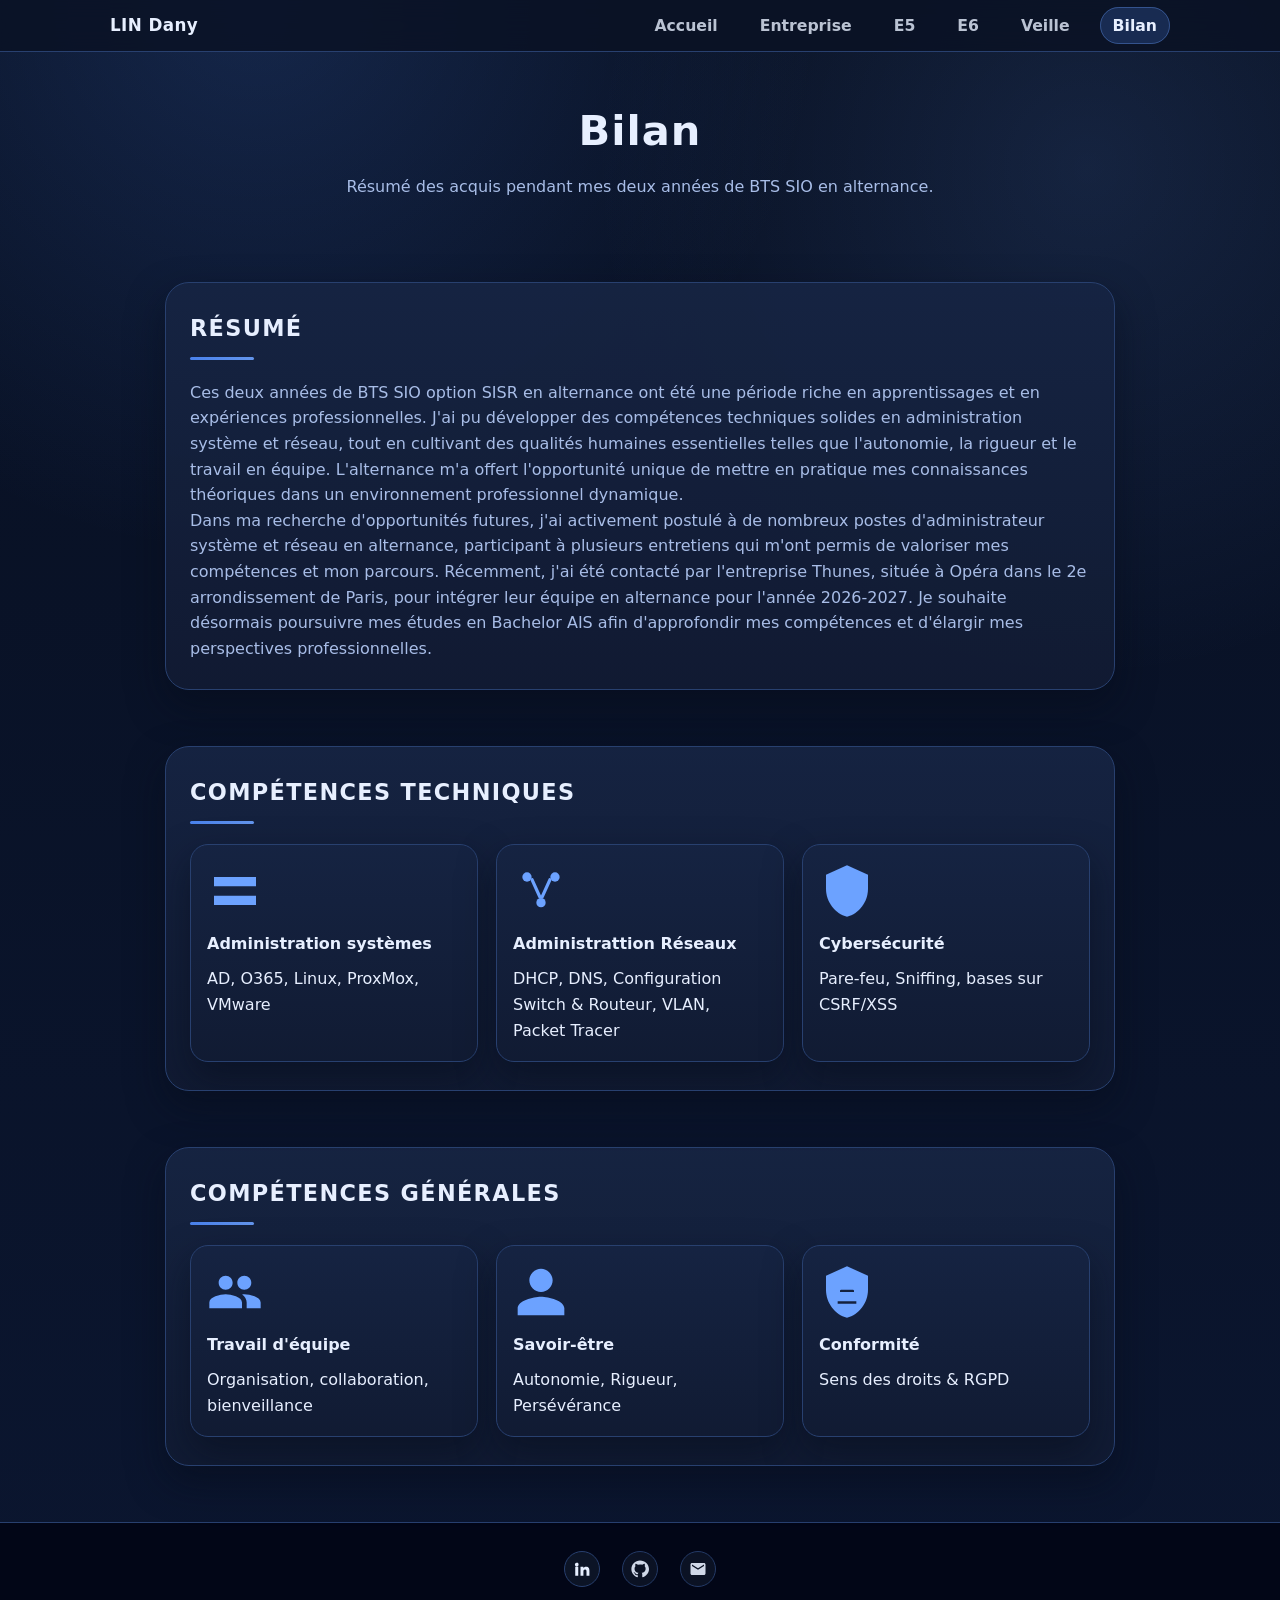
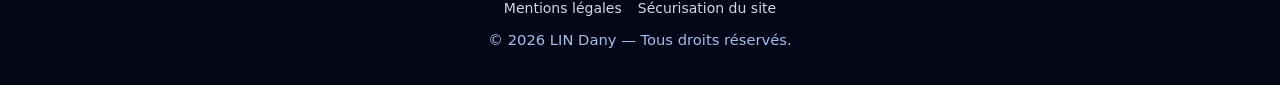
==== commit b514587f: "Add files via upload" ====
--- a/bilan.html
+++ b/bilan.html
@@ -18,9 +18,9 @@
                 <li><a href="index.html">Accueil </a></li>
                 <li><a href="entreprise.html">Entreprise</a></li>
                 <li><a href="e5.html">E5</a></li>
+                <li><a href="e6.html">E6</a></li>
                 <li><a href="veille.html">Veille</a></li>
-                <li><a href="bilan.html">Bilan</a></li>
-                <li><a href="e6.html">E6</a></li>
+                <li><a href="bilan.html" class="active">Bilan</a></li>
             </ul>
         </nav>
         <div id="mobileMenu" class="mobile-menu hidden">
@@ -28,9 +28,9 @@
                 <li><a href="index.html">Accueil </a></li>
                 <li><a href="entreprise.html">Entreprise</a></li>
                 <li><a href="e5.html">E5</a></li>
+                <li><a href="e6.html">E6</a></li>
                 <li><a href="veille.html">Veille</a></li>
                 <li><a href="bilan.html">Bilan</a></li>
-                <li><a href="e6.html">E6</a></li>
             </ul>
         </div>
     </header>
@@ -42,7 +42,8 @@
 
         <section class="section modern">
             <h2>Résumé</h2>
-            <p>Ces deux années de BTS SIO option SISR en alternance m'ont permis d'acquérir de solides compétences techniques et humaines. L'alternance a été une expérience enrichissante : mise en pratique des connaissances dans un contexte professionnel, autonomie, rigueur et travail en équipe. J'aimerais poursuivre mes études en Bachelor AIS pour approfondir mes compétences.</p>
+            <p>Ces deux années de BTS SIO option SISR en alternance ont été une période riche en apprentissages et en expériences professionnelles. J'ai pu développer des compétences techniques solides en administration système et réseau, tout en cultivant des qualités humaines essentielles telles que l'autonomie, la rigueur et le travail en équipe. L'alternance m'a offert l'opportunité unique de mettre en pratique mes connaissances théoriques dans un environnement professionnel dynamique.</p>
+            <p>Dans ma recherche d'opportunités futures, j'ai activement postulé à de nombreux postes d'administrateur système et réseau en alternance, participant à plusieurs entretiens qui m'ont permis de valoriser mes compétences et mon parcours. Récemment, j'ai été contacté par l'entreprise Thunes, située à Opéra dans le 2e arrondissement de Paris, pour intégrer leur équipe en alternance pour l'année 2026-2027. Je souhaite désormais poursuivre mes études en Bachelor AIS afin d'approfondir mes compétences et d'élargir mes perspectives professionnelles.</p>
         </section>
 
         <section class="section modern">
--- a/styles.css
+++ b/styles.css
@@ -1454,6 +1454,89 @@
 .aboutme-text { font-size: 1rem; line-height:1.6 }
 
 .footer-meta { font-size: 0.92rem; color: var(--muted) }
+}
+
+/* --- Schola Nova School Card --- */
+.school-card {
+    display: flex;
+    gap: 2rem;
+    align-items: flex-start;
+    margin-top: 2rem;
+    padding: 2rem;
+    background: linear-gradient(135deg, rgba(248, 250, 252, 0.95) 0%, rgba(241, 245, 249, 0.95) 100%);
+    border-radius: 1.5rem;
+    box-shadow: 0 8px 28px rgba(15, 23, 42, 0.08);
+}
+
+.school-logo {
+    width: min(100%, 420px);
+    height: auto;
+    object-fit: contain;
+    border-radius: 1rem;
+    background: transparent;
+    padding: 0;
+    box-shadow: none;
+}
+
+.school-content h3 {
+    color: var(--accent);
+    font-size: 1.5rem;
+    margin-bottom: 1rem;
+    font-weight: 700;
+}
+
+.school-content p {
+    color: var(--text-secondary);
+    margin-bottom: 1.5rem;
+    line-height: 1.6;
+}
+
+.school-content ul {
+    list-style: none;
+    padding: 0;
+}
+
+.school-content li {
+    color: var(--text-secondary);
+    margin-bottom: 0.5rem;
+    padding-left: 1.5rem;
+    position: relative;
+}
+
+.school-content li::before {
+    content: "✓";
+    color: var(--accent);
+    font-weight: bold;
+    position: absolute;
+    left: 0;
+}
+
+.school-content strong {
+    color: var(--text);
+    font-weight: 600;
+}
+
+/* Responsive adjustments */
+@media (max-width: 768px) {
+    .school-card {
+        flex-direction: column;
+        text-align: center;
+        gap: 1.5rem;
+    }
+
+    .school-logo {
+        width: min(100%, 360px);
+        height: auto;
+        margin: 0 auto;
+        object-fit: contain;
+        padding: 0.75rem;
+        border-radius: 1.25rem;
+    }
+
+    .school-content h3 {
+        font-size: 1.3rem;
+    }
+}
 
 /* make section headings balanced */
 .section h2 { font-size: 1.4rem; margin-bottom: 0.9rem }
